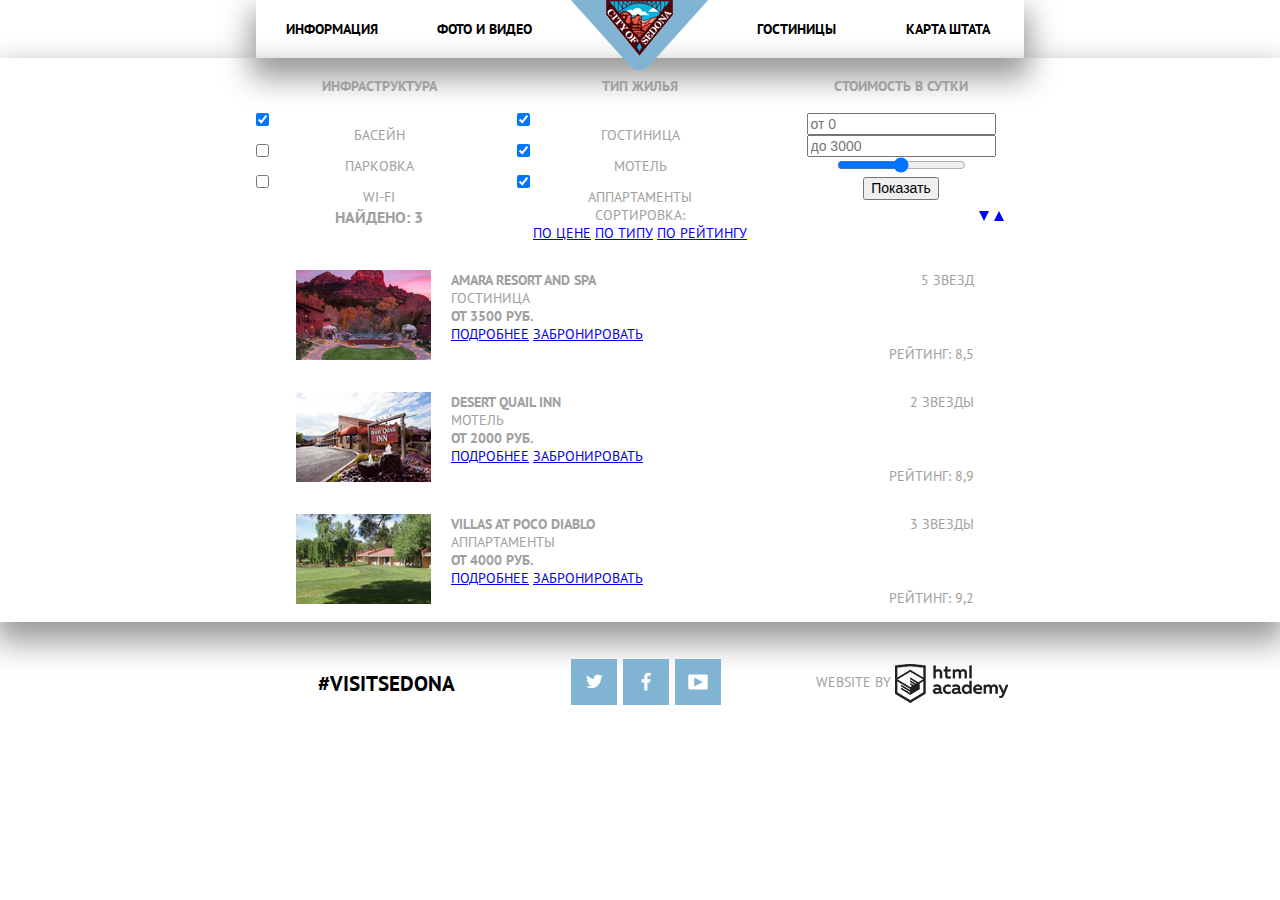
==== hotels.html @ 09307ebb "#30-1" ====
<!DOCTYPE html>
<html lang="ru">
  <head>
    <meta charset="utf-8">
    <title>HTML Academy: Седона</title>
    <link href="css/normalize.css" rel="stylesheet">
    <link href="css/style.css" rel="stylesheet">
    <link href="https://fonts.googleapis.com/css?family=PT+Sans:400,700&amp;subset=cyrillic" rel="stylesheet">
  </head>
  <body>
    <header class="main-header centering">
      <nav class="main-navigation clearfix">
        <ul>
          <li class="main-navigation_left"><a href="#">Информация</a></li>
          <li class="main-navigation_left"><a href="#">Фото и видео</a></li>
          <li class="main-navigation_right"><a href="#">Карта штата</a></li>
          <li class="main-navigation_right"><a href="hotels.html">Гостиницы</a></li>
        </ul>
        <div class="header-logo">
          <a href="index.html"><img src="img/logo.png" alt="Sity of Sedona" width="138" height="70"></a>
        </div>
      </nav>
    </header>
    <main>
      <div class="centering">
        <form class="booking-options clearfix" action="index.html" method="post">
          <div class="booking-options-comfort">
            <div class="booking-options-title">
              <h4>Инфраструктура</h4>
            </div>
            <input id="pool" type="checkbox" name="pool" checked>
            <label for="pool">Басейн</label>
            <input id="parking" type="checkbox" name="parking" >
            <label for="parking">Парковка</label>
            <input id="wifi" type="checkbox" name="wi-fi" >
            <label for="wifi" >WI-FI</label>
          </div>
          <div class="booking-options-type">
            <div class="booking-options-title">
              <h4>Тип жилья</h4>
            </div>
            <input id="hotel" type="checkbox" name="hotel" checked>
            <label for="hotel">Гостиница</label>
            <input id="motel" type="checkbox" name="motel" checked>
            <label for="motel">Мотель</label>
            <input id="apartments" type="checkbox" name="apartments" checked>
            <label for="apartments">Аппартаменты</label>
          </div>
          <div class="booking-options-price">
            <div class="booking-options-title">
              <h4>Стоимость в сутки</h4>
            </div>
            <input type="text" name="price-min" placeholder="от 0">
            <input type="text" name="price-max" placeholder="до 3000">
            <!-- Бегунок выбора по цене. При стилизации удалить input type="range"-->
            <div class="price-bar">
              <div class="scale">
                <input type="range" min="0" max="3000" step="100">
                <div class="scale-active"></div>
                <div class="runner-left"></div>
                <div class="runner-right"></div>
              </div>
            </div>
            <div class="booking-options-btn">
              <input class="options-btn" type="submit" name="show" value="Показать">
            </div>
          </div>
        </form>
        <div class="filter-container clearfix">
          <div class="filter-title">
            <h3>Найдено: 3</h3>
          </div>
          <div class="filter-items">
            <span>Сортировка:</span>
            <ul>
              <li><a class="filter-active" href="#">по цене</a></li>
              <li><a href="#">по типу</a></li>
              <li><a href="#">по рейтингу</a></li>
            </ul>
          </div>
          <div class="filter-sorting">
            <span class="increase">По возрастанию</span>
            <span class="descrease active">По убыванию</span>
          </div>
        </div>
        <section class="hotel-container clearfix">
          <div class="hotel-item">
            <figure class="hotel-image">
              <img src="img/hotel-1.jpg" alt="Amara resort and spa" width="135" height="90">
            </figure>
            <div class="hotel-discriptions">
              <h4>Amara resort and spa</h4>
              <p>Гостиница</p>
              <b>от 3500 РУБ.</b>
              <a class="hotel-about-btn" href="#">Подробнее</a>
              <a class="hotel-book-btn" href="#">Забронировать</a>
            </div>
          </div>
          <div class="hotel-store">
            <div class="hotel-stars">
              <!-- При стилизации вставить блок с фоном(звезда) с разной шириной-->
              <div class="five-stars">
                5 звезд
              </div>
            </div>
            <div class="hotel-rating">
              Рейтинг: <span>8,5</span>
            </div>
          </div>
        </section>
        <section class="hotel-container clearfix">
          <div class="hotel-item">
            <figure class="hotel-image">
              <img src="img/hotel-2.jpg" alt="Desert quail inn" width="135" height="90">
            </figure>
            <div class="hotel-discriptions">
              <h4>Desert quail inn</h4>
              <p>Мотель</p>
              <b>от 2000 РУБ.</b>
              <a class="hotel-about-btn" href="#">Подробнее</a>
              <a class="hotel-book-btn" href="#">Забронировать</a>
            </div>
          </div>
          <div class="hotel-store">
            <div class="hotel-stars">
              <!-- При стилизации вставить блок с фоном(звезда) с разной шириной-->
              <div class="two-stars">
                2 звезды
              </div>
            </div>
            <div class="hotel-rating">
              Рейтинг: <span>8,9</span>
            </div>
          </div>
        </section>
        <section class="hotel-container clearfix">
          <div class="hotel-item">
            <figure class="hotel-image">
              <img src="img/hotel-3.jpg" alt="Villas at poco diablo" width="135" height="90">
            </figure>
            <div class="hotel-discriptions">
              <h4>Villas at poco diablo</h4>
              <p>Аппартаменты</p>
              <b>от 4000 РУБ.</b>
              <a class="hotel-about-btn" href="#">Подробнее</a>
              <a class="hotel-book-btn" href="#">Забронировать</a>
            </div>
            <div class="hotel-store">
              <div class="hotel-stars">
                <!-- При стилизации вставить блок с фоном(звезда) с разной шириной-->
                <div class="three-stars">
                  3 звезды
                </div>
              </div>
              <div class="hotel-rating">
                Рейтинг: <span> 9,2</span>
              </div>
            </div>
          </div>
        </section>
      </div>
    </main>
    <footer class="main-footer clearfix">
      <div class="footer-title">
        #visitsedona
      </div>
      <div class="footer-social">
        <a class="social-btn social-btn-tv" href="#">твиттер</a>
        <a class="social-btn social-btn-fb" href="#">фэйсбук</a>
        <a class="social-btn social-btn-yt" href="#">ютуб</a>
      </div>
      <div class="footer-copyright">
        website by
        <a class="footer-btn" href="https://htmlacademy.ru">
          <img src="img/htmlacademy-logo.png" alt="htmlacademy" width="113" height="39">
        </a>
      </div>
    </footer>

  </body>
</html>
---- css/style.css ----
/* index.html */

html,
body {
  min-width: 768px;
  margin: 0;
  padding: 0;
}

body {
  font-size: 14px;
  font-weight: normal;
  line-height: normal;
  text-transform: uppercase;
  color: #a0a0a0;
  font-family: 'PT Sans', sans-serif;
}

main,
header {
  box-shadow: 0 15px 30px 5px #999999;
}

h1 {
  font-size: 24px;
  line-height: normal;
  color: #000000;
  font-weight: normal;
  font-family: PT Sans;
}

h2 {
  font-size: 21px;
  line-height: normal;
  color: #000000;
  font-weight: normal;
  font-family: PT Sans;
}

.centering {
  width: 768px;
  margin: 0 auto;
  text-align: center;
}

.clearfix::after {
  content: "";
  display: table;
  clear: both;
}

.main-navigation {
  position: relative;
}

.main-navigation ul {
  margin: 0;
  padding: 0;
  list-style: none;
}

.main-navigation li {
  display: inline-block;
  padding: 16px 0;
  vertical-align: top;
  font-size: 14px;
  font-weight: bold;
  line-height: 26px;
}

.main-navigation a {
  text-decoration: none;
  color: #000000;
}

.main-navigation_left {
  float: left;
  width: 152px;
}

.main-navigation_right {
  float: right;
  width: 152px;
}

.header-logo {
  position: absolute;
  top: 0;
  left: 315px;
}

.index-background {
  background: url("../img/white-split.png") no-repeat left bottom, #8aa4c5 url("../img/index-main.jpg") no-repeat;
  width: 768px;
  height: 512px;
  font-size: 0;
}

.index-background h1 {
  font-size: 0;
}

.greeting {
  padding: 54px 50px 52px;
  font-size: 21px;
  font-weight: bold;
  line-height: 26px;
}

.greeting p {
  font-size: 14px;
}

.features-photo h3 {
  margin: 0;
  font-size: 21px;
  font-weight: bold;
  line-height: 21px;
}

.features-photo p {
  margin: 25px 35px 25px;
  font-size: 14px;
  line-height: 21px;
}

.features-left-title {
  float: left;
  width: 256px;
  margin-top: 0;
  min-height: 256px;
  color: #ffffff;
  background-color: #81b3d2;
}

.features-left-title h3 {
  margin: 50px 55px 26px 50px;
}

.features-right-photo {
  float: right;
  background: #8aa4c5 url("../img/index-1.jpg") no-repeat;
  width: 512px;
  min-height: 256px;
}

.features-left-photo {
  float: left;
  background: #8aa4c5 url("../img/index-2.jpg") no-repeat;
  width: 512px;
  min-height: 256px;
}

.features-right-title {
  float: right;
  width: 256px;
  min-height: 256px;
  margin-top: 0;
  color: #ffffff;
  background-color: #81b3d2;
}

.features-right-title h3 {
  margin: 50px 50px 26px 55px;
}

.features-icon {
  display: inline-block;
  vertical-align: top;
  width: 253px;
  margin: 0;
  padding: 62px 0 50px;
}

.features-icon h4 {
  font-size: 21px;
  font-weight: bold;
  color: #000000;
}

.features-icon p {
  font-size: 14px;
  margin: 0 45px;
  color: #333333;
}

.features-slogans {
  background-color: #eeeeee;
}

.features-item-slogan {
  display: inline-block;
  vertical-align: top;
  margin: 0;
  padding: 44px 0 40px;
  width: 253px;
}

.features-item-slogan h3 {
  padding: 0 90px;
}

.features-item-slogan p {
  padding: 0 40px;
}

.features-item-slogan:nth-child(2) p {
  padding: 0 60px;
}

.features-booking {
  position: relative;
}

.features-booking h3 {
  font-size: 31px;
  line-height: 24px;
  color: #000000;
  padding: 44px 0 14px;
  margin: 0;
}

.features-booking p {
  padding: 0 120px 128px;
  font-size: 14px;
  line-height: 24px;
  color: #333333;
}

.booking-block {
  display: block;
  position: absolute;
  bottom: 200px;
  width: 566px;
  margin-left: 100px;
  margin-right: auto;
  background: rgba(237, 237, 237, 1);
  /* Только для оформления сетки */
  min-height: 480px;
}

.booking-form {
  box-shadow: 0 10px 30px 5px #999999;
  /* Только для оформления сетки */
  min-height: 394px;
}

.booking-title {
  display: block;
  font-size: 21px;
  font-weight: bold;
  line-height: 24px;
  color: #ffffff;
  background-color: #766357;
}

.booking-title h4 {
  padding: 35px;
  margin: 0;
}

.features-map {
  display: block;
  height: 593px;
  width: 100%;
  margin: auto;
  background: #cbdda9 url("../img/map.png") no-repeat;
}

.main-footer {
  position: relative;
  width: 768px;
  margin: 0 auto;
  min-height: 120px;
}

.main-footer_index {
  z-index: 1;
  margin-top: -120px;
  padding: 0;
  background: rgba(255, 255, 255, 0.9);
}

.footer-title,
.footer-social,
.footer-copyright,
.footer-btn {
  display: inline-block;
  vertical-align: middle;
}

.footer-title {
  margin: 40px 112px auto 62px;
  font-size: 21px;
  font-weight: bold;
  line-height: 24px;
  color: #000000;
}

.footer-social {
  margin: 37px 0 auto;
  font-size: 0;
}

.social-btn {
  display: inline-block;
  box-sizing: border-box;
  vertical-align: middle;
  margin-right: 6px;
  width: 46px;
  height: 46px;
  background: #81b3d2 url("../img/spritesheet.png") no-repeat;
}

.social-btn-tv {
  background-position: -917px 0;
}

.social-btn-tv:hover,
.social-btn-fb:hover,
.social-btn-yt:hover {
  background-color: #669ec0;
}

.social-btn-fb {
  background-position: -961px -2px;
}

.social-btn-yt {
  background-position: -1006px 0;
}

.footer-copyright {
  margin: 39px 0 auto 85px;
}

.footer-copyright span {
  font-size: 14px;
  font-weight: normal;
  line-height: 26px;
  color: #000000;
  padding-right: 7px;
}

.footer-btn {
  background: url("../img/spritesheet.png") no-repeat -168px -15px;
  padding: 0;
  width: 113px;
  height: 39px;
}

.footer-btn:hover {
  background-position: -454px -15px;
}

/* hotels.html */

.booking-options-comfort {
  float: left;
  width: 246px;
  margin-right: 15px;
}

.booking-options-comfort input,
.booking-options-type input {
  display: block;
}

.booking-options-type {
  float: left;
  width: 246px;
  margin-right: 15px;
}

.booking-options-price {
  float: right;
  width: 246px;
}

.filter-title {
  float: left;
  width: 246px;
  margin-right: 15px;
}

.filter-title h3 {
  margin: 0;
}

.filter-items {
  float: left;
  width: 246px;
  margin-right: 15px;
}

.filter-items ul {
  display: inline-block;
  vertical-align: top;
  list-style: none;
  margin: 0;
  padding: 0;
}

.filter-items li {
  display: inline-block;
  vertical-align: top;
}

.filter-sorting {
  position: relative;
  float: right;
  width: 246px;
  /* Только для оформления сетки */
  min-height: 50px;
}

.increase {
  position: absolute;
  top: 5px;
  right: 20px;
  font-size: 0;
  width: 0;
  height: 0;
  border-left: 5px solid transparent;
  border-right: 5px solid transparent;
  border-bottom: 10px solid blue;
}

.descrease {
  position: absolute;
  top: 5px;
  right: 35px;
  font-size: 0;
  width: 0;
  height: 0;
  border-left: 5px solid transparent;
  border-right: 5px solid transparent;
  border-top: 10px solid blue;
}

.hotel-container {
  position: relative;
  display: inline-block;
  vertical-align: top;
  width: 100%;
  margin: 0;
}

.hotel-image {
  float: left;
  margin-right: 20px;
}

.hotel-discriptions {
  float: left;
  width: 300px;
  text-align: left;
  margin-top: 15px;
  margin-right: 20px;
}

.hotel-discriptions h4,
.hotel-discriptions p,
.hotel-discriptions b {
  display: block;
  margin-top: 0;
  margin-bottom: 0;
}

.hotel-stars {
  position: absolute;
  top: 15px;
  right: 50px;
}

.hotel-rating {
  position: absolute;
  bottom: 15px;
  right: 50px;
}
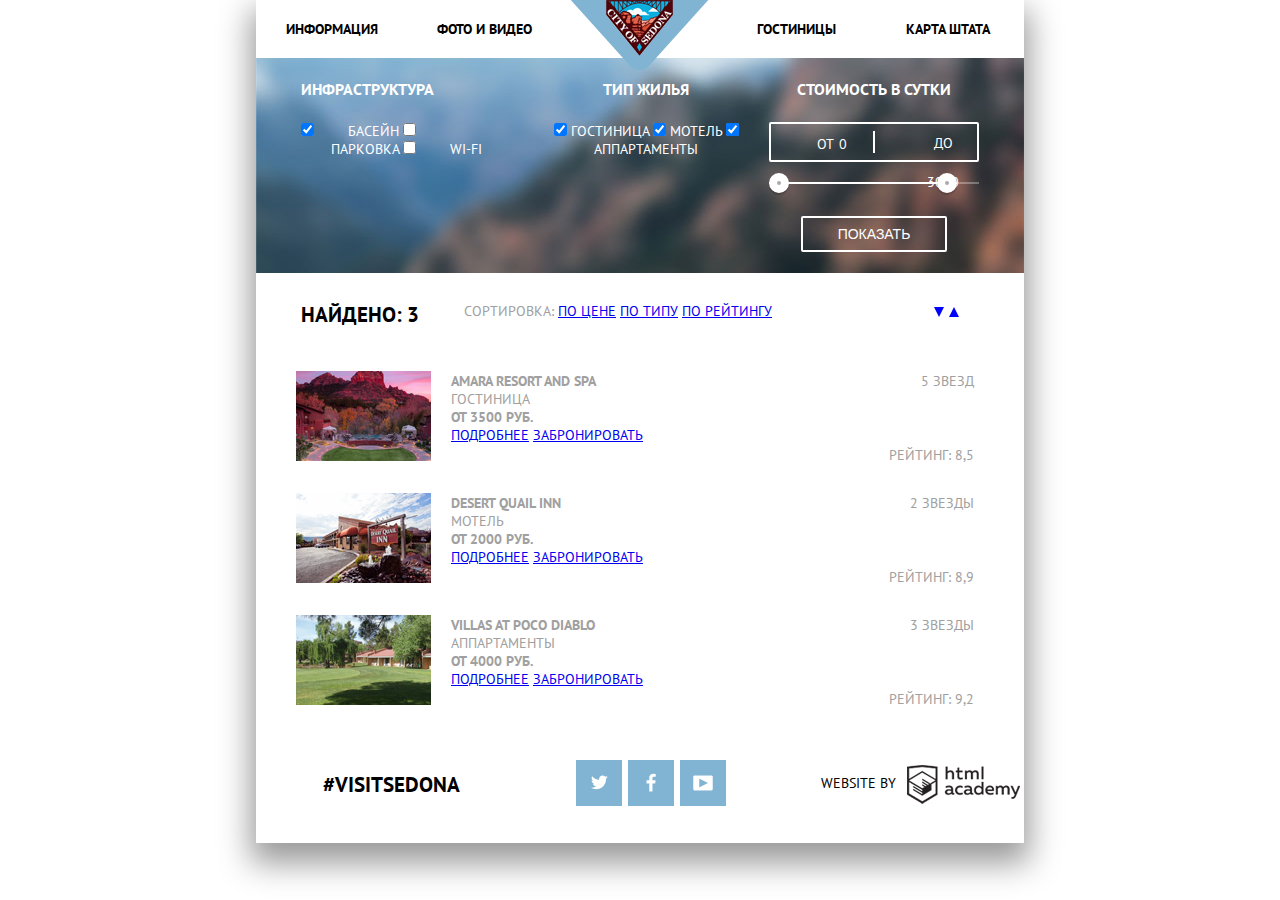
==== commit 0ddba0cd: "#30-2" ====
--- a/hotels.html
+++ b/hotels.html
@@ -50,19 +50,24 @@
             <div class="booking-options-title">
               <h4>Стоимость в сутки</h4>
             </div>
-            <input type="text" name="price-min" placeholder="от 0">
-            <input type="text" name="price-max" placeholder="до 3000">
-            <!-- Бегунок выбора по цене. При стилизации удалить input type="range"-->
-            <div class="price-bar">
+            <div class="price-controls">
+              <label class="min-price">
+                от <input type="text" name="min-price" value="0">
+              </label>
+              <label class="min-price">
+                до <input type="text" name="max-price" value="3000">
+              </label>
+              <!-- Бегунок выбора по цене. При стилизации удалить input type="range"-->
+            </div>
+            <div class="range-controls">
               <div class="scale">
-                <input type="range" min="0" max="3000" step="100">
-                <div class="scale-active"></div>
-                <div class="runner-left"></div>
-                <div class="runner-right"></div>
+                <div class="bar"></div>
               </div>
+              <div class="range-toggle range-toggle-min"></div>
+              <div class="range-toggle range-toggle-max"></div>
             </div>
             <div class="booking-options-btn">
-              <input class="options-btn" type="submit" name="show" value="Показать">
+              <button class="btn-transparent" type="submit">Показать</button>
             </div>
           </div>
         </form>
@@ -170,10 +175,8 @@
         <a class="social-btn social-btn-yt" href="#">ютуб</a>
       </div>
       <div class="footer-copyright">
-        website by
-        <a class="footer-btn" href="https://htmlacademy.ru">
-          <img src="img/htmlacademy-logo.png" alt="htmlacademy" width="113" height="39">
-        </a>
+        <span>website by</span>
+        <a class="footer-btn" href="https://htmlacademy.ru"></a>
       </div>
     </footer>
 
--- a/css/style.css
+++ b/css/style.css
@@ -8,17 +8,16 @@
 }
 
 body {
+  width: 768px;
+  margin: 0 auto;
+  text-align: center;
+  box-shadow: 0 15px 30px 5px #999999;
   font-size: 14px;
   font-weight: normal;
   line-height: normal;
   text-transform: uppercase;
   color: #a0a0a0;
-  font-family: 'PT Sans', sans-serif;
-}
-
-main,
-header {
-  box-shadow: 0 15px 30px 5px #999999;
+  font-family: "PT Sans", sans-serif;
 }
 
 h1 {
@@ -35,12 +34,6 @@
   color: #000000;
   font-weight: normal;
   font-family: PT Sans;
-}
-
-.centering {
-  width: 768px;
-  margin: 0 auto;
-  text-align: center;
 }
 
 .clearfix::after {
@@ -90,7 +83,7 @@
 }
 
 .index-background {
-  background: url("../img/white-split.png") no-repeat left bottom, #8aa4c5 url("../img/index-main.jpg") no-repeat;
+  background: url("../img/white-split.png") no-repeat left bottom, #8aa4c5 url("../img/index-main.jpg") no-repeat left bottom;
   width: 768px;
   height: 512px;
   font-size: 0;
@@ -355,42 +348,173 @@
 
 /* hotels.html */
 
+.booking-options {
+  width: auto;
+  min-height: 215px;
+  padding: 0 45px;
+  background: url("../img/hotels-background.jpg") no-repeat left 30%;
+  color: #ffffff;
+}
+
 .booking-options-comfort {
   float: left;
-  width: 246px;
-  margin-right: 15px;
+  width: 210px;
+  margin-right: 30px;
+  text-align: left;
+}
+
+.booking-options-comfort label {
+  padding-left: 30px;
 }
 
 .booking-options-comfort input,
 .booking-options-type input {
-  display: block;
+  display: inline-block;
 }
 
 .booking-options-type {
   float: left;
-  width: 246px;
-  margin-right: 15px;
+  width: 210px;
 }
 
 .booking-options-price {
   float: right;
-  width: 246px;
+  width: 210px;
+  color: #ffffff;
+  text-transform: uppercase;
+}
+
+.booking-options-title {
+  margin-bottom: 9px;
+  font-weight: 600;
+  font-size: 16px;
+  line-height: 21px;
+}
+
+.price-controls {
+  position: relative;
+  height: 36px;
+  margin-bottom: 20px;
+  font-size: 0;
+  border: 2px solid #ffffff;
+  border-radius: 2px;
+}
+
+.price-controls::after {
+  content: "";
+  position: absolute;
+  top: 50%;
+  left: 50%;
+  width: 2px;
+  height: 22px;
+  background: #ffffff;
+  transform: translate(-50%, -50%);
+}
+
+.price-controls label {
+  display: inline-block;
+  font-size: 14px;
+  line-height: 38px;
+  vertical-align: top;
+  cursor: pointer;
+}
+
+.price-controls .min-price,
+.price-controls .max-price {
+  width: 58px;
+  padding-left: 40px;
+}
+
+.price-controls input {
+  width: 32px;
+  margin: 0;
+  color: inherit;
+  font: inherit;
+  background: none;
+  border: none;
+}
+
+.range-controls {
+  position: relative;
+  margin-bottom: 32px;
+}
+
+.range-controls .scale {
+  height: 2px;
+  background: rgba(255, 255, 255, 0.3);
+}
+
+.range-controls .bar {
+  width: 80%;
+  height: 2px;
+  background: #ffffff;
+}
+
+.range-toggle {
+  position: absolute;
+  top: -9px;
+  width: 4px;
+  height: 4px;
+  background: #ababab;
+  border: 8px solid #ffffff;
+  border-radius: 50%;
+  box-shadow: 0 2px 1px 0 rgba(0, 1, 1, 0.2);
+  cursor: pointer;
+}
+
+.range-toggle:hover {
+  background: #1c4f80;
+}
+
+.range-toggle-min {
+  left: 0;
+}
+
+.range-toggle-max {
+  left: 80%;
+}
+
+.btn-transparent {
+  display: block;
+  margin: 0 auto;
+  padding: 6px 35px;
+  font-size: 14px;
+  line-height: 20px;
+  color: #ffffff;
+  text-transform: uppercase;
+  background: transparent;
+  border: 2px solid #ffffff;
+  border-radius: 2px;
+  cursor: pointer;
+}
+
+.btn-transparent:hover {
+  color: #000000;
+  background: #ffffff;
+}
+
+.filter-container {
+  width: auto;
+  padding: 29px 45px;
+  text-align: left;
 }
 
 .filter-title {
   float: left;
-  width: 246px;
-  margin-right: 15px;
+  width: 152px;
+  margin-right: 11px;
 }
 
 .filter-title h3 {
+  font-size: 21px;
+  line-height: 26px;
+  color: #000000;
   margin: 0;
 }
 
 .filter-items {
   float: left;
-  width: 246px;
-  margin-right: 15px;
+  width: 360px;
 }
 
 .filter-items ul {
@@ -409,9 +533,7 @@
 .filter-sorting {
   position: relative;
   float: right;
-  width: 246px;
-  /* Только для оформления сетки */
-  min-height: 50px;
+  width: 30px;
 }
 
 .increase {
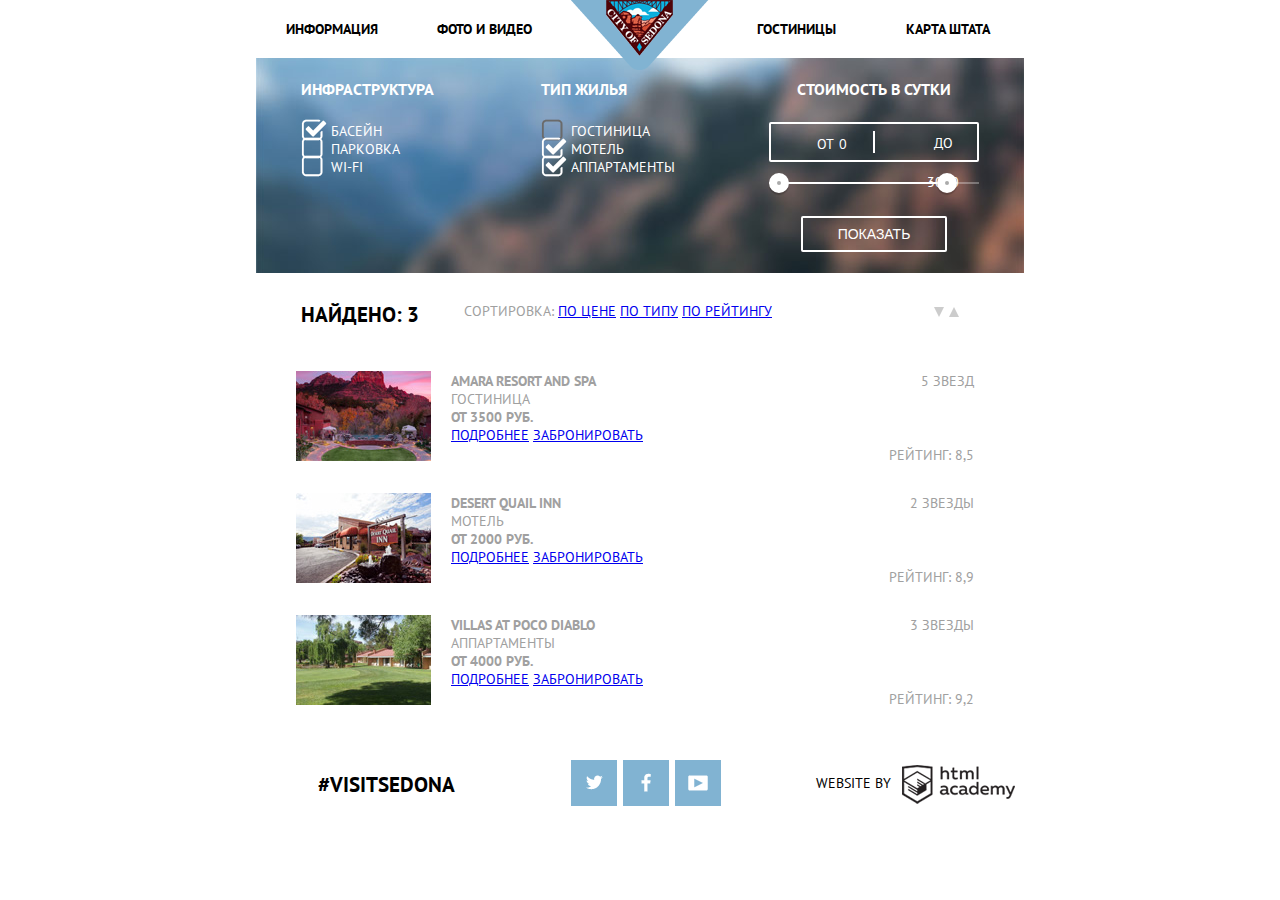
==== commit cc17a1c9: "#30-3" ====
--- a/hotels.html
+++ b/hotels.html
@@ -28,23 +28,41 @@
             <div class="booking-options-title">
               <h4>Инфраструктура</h4>
             </div>
-            <input id="pool" type="checkbox" name="pool" checked>
-            <label for="pool">Басейн</label>
-            <input id="parking" type="checkbox" name="parking" >
-            <label for="parking">Парковка</label>
-            <input id="wifi" type="checkbox" name="wi-fi" >
-            <label for="wifi" >WI-FI</label>
+            <label class="comfort-checkbox">
+              <input type="checkbox" name="pool" checked>
+              <span class="checkbox-indicator"></span>
+              Басейн
+            </label>
+            <label class="comfort-checkbox">
+              <input type="checkbox" name="parking" >
+              <span class="checkbox-indicator"></span>
+              Парковка
+            </label>
+            <label class="comfort-checkbox">
+              <input type="checkbox" name="wi-fi" >
+              <span class="checkbox-indicator"></span>
+              WI-FI
+            </label>
           </div>
           <div class="booking-options-type">
             <div class="booking-options-title">
               <h4>Тип жилья</h4>
             </div>
-            <input id="hotel" type="checkbox" name="hotel" checked>
-            <label for="hotel">Гостиница</label>
-            <input id="motel" type="checkbox" name="motel" checked>
-            <label for="motel">Мотель</label>
-            <input id="apartments" type="checkbox" name="apartments" checked>
-            <label for="apartments">Аппартаменты</label>
+            <label class="type-checkbox">
+              <input type="checkbox" name="hotel" disabled>
+              <span class="checkbox-indicator"></span>
+              Гостиница
+            </label>
+            <label class="type-checkbox">
+              <input type="checkbox" name="motel" checked>
+              <span class="checkbox-indicator"></span>
+              Мотель
+            </label>
+            <label class="type-checkbox">
+              <input type="checkbox" name="apartments" checked>
+              <span class="checkbox-indicator"></span>
+              Аппартаменты
+            </label>
           </div>
           <div class="booking-options-price">
             <div class="booking-options-title">
--- a/css/style.css
+++ b/css/style.css
@@ -8,16 +8,12 @@
 }
 
 body {
-  width: 768px;
-  margin: 0 auto;
-  text-align: center;
-  box-shadow: 0 15px 30px 5px #999999;
+  font-family: "PT Sans", sans-serif;
   font-size: 14px;
   font-weight: normal;
   line-height: normal;
   text-transform: uppercase;
   color: #a0a0a0;
-  font-family: "PT Sans", sans-serif;
 }
 
 h1 {
@@ -34,6 +30,12 @@
   color: #000000;
   font-weight: normal;
   font-family: PT Sans;
+}
+
+.centering {
+  width: 768px;
+  margin: 0 auto;
+  text-align: center;
 }
 
 .clearfix::after {
@@ -83,7 +85,8 @@
 }
 
 .index-background {
-  background: url("../img/white-split.png") no-repeat left bottom, #8aa4c5 url("../img/index-main.jpg") no-repeat left bottom;
+  background: url("../img/white-split.png") no-repeat 0 100.3%, url("../img/index-main.jpg") no-repeat 0 100%;
+  background-color: #8aa4c5;
   width: 768px;
   height: 512px;
   font-size: 0;
@@ -363,18 +366,53 @@
   text-align: left;
 }
 
-.booking-options-comfort label {
+.comfort-checkbox input[type="checkbox"],
+.type-checkbox input[type="checkbox"] {
+  display: none;
+}
+
+.comfort-checkbox,
+.type-checkbox {
+  display: block;
+  position: relative;
   padding-left: 30px;
-}
-
-.booking-options-comfort input,
-.booking-options-type input {
-  display: inline-block;
+  cursor: pointer;
+}
+
+.comfort-checkbox input[type="checkbox"] + .checkbox-indicator,
+.type-checkbox input[type="checkbox"] + .checkbox-indicator {
+  position: absolute;
+  top: -3px;
+  left: 0;
+  width: 22px;
+  height: 22px;
+  background: url("../img/spritesheet.png") no-repeat -709px -15px;
+}
+
+.comfort-checkbox input[type="checkbox"]:checked + .checkbox-indicator,
+.type-checkbox input[type="checkbox"]:checked + .checkbox-indicator {
+  position: absolute;
+  top: -3px;
+  left: 0;
+  width: 26px;
+  height: 22px;
+  background: url("../img/spritesheet.png") no-repeat -653px -15px;
+}
+
+.comfort-checkbox input[type="checkbox"]:disabled + .checkbox-indicator,
+.type-checkbox input[type="checkbox"]:disabled + .checkbox-indicator {
+  position: absolute;
+  top: -3px;
+  left: 0;
+  width: 22px;
+  height: 22px;
+  background: url("../img/spritesheet.png") no-repeat -761px -15px;
 }
 
 .booking-options-type {
   float: left;
   width: 210px;
+  text-align: left;
 }
 
 .booking-options-price {
@@ -545,7 +583,11 @@
   height: 0;
   border-left: 5px solid transparent;
   border-right: 5px solid transparent;
-  border-bottom: 10px solid blue;
+  border-bottom: 10px solid #cccccc;
+}
+
+.increase:hover {
+  border-bottom: 10px solid #000000;
 }
 
 .descrease {
@@ -557,7 +599,11 @@
   height: 0;
   border-left: 5px solid transparent;
   border-right: 5px solid transparent;
-  border-top: 10px solid blue;
+  border-top: 10px solid #cccccc;
+}
+
+.descrease:hover {
+  border-top: 10px solid #000000;
 }
 
 .hotel-container {
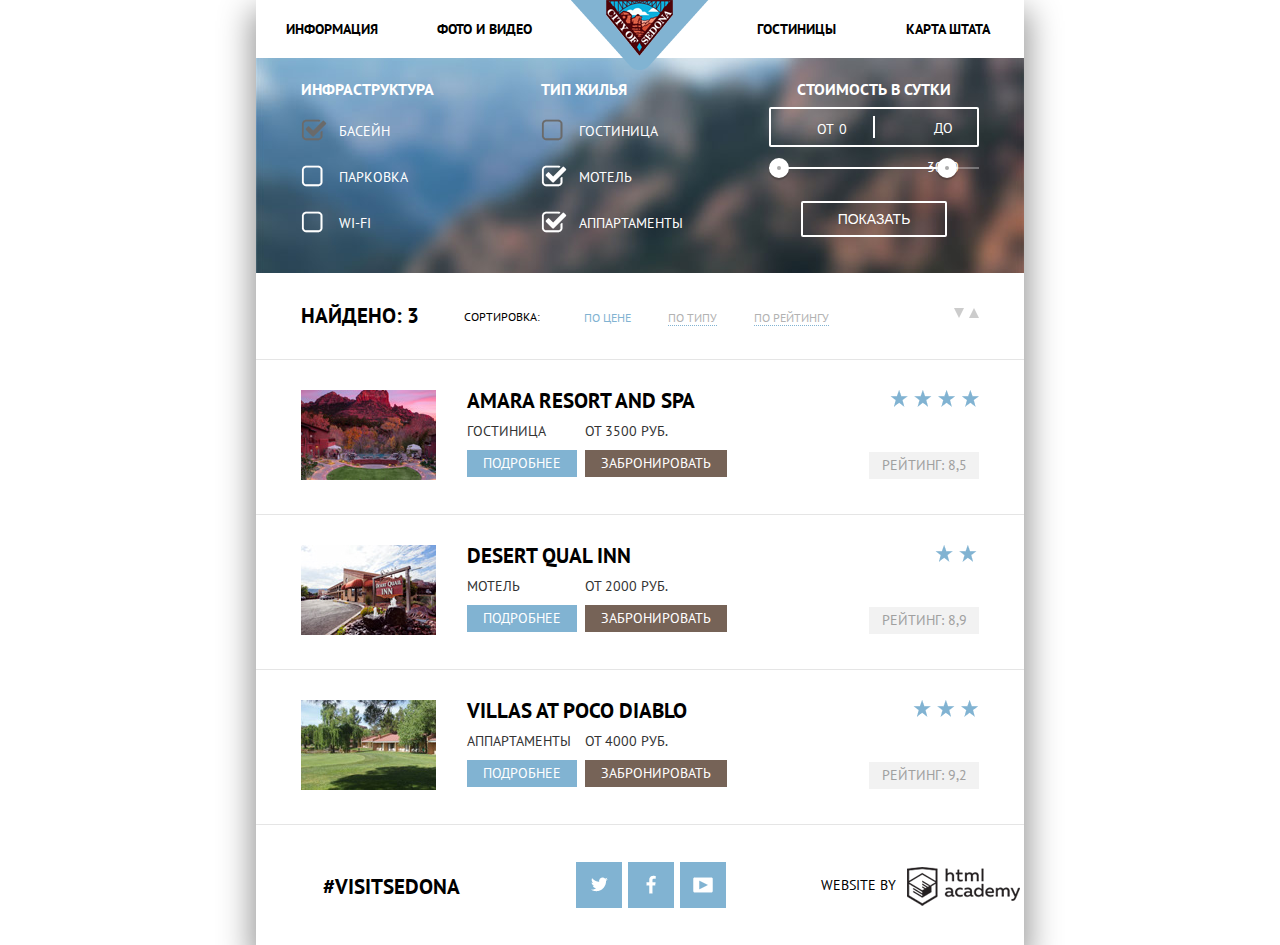
==== commit ae7200a6: "#30-4" ====
--- a/hotels.html
+++ b/hotels.html
@@ -8,28 +8,28 @@
     <link href="https://fonts.googleapis.com/css?family=PT+Sans:400,700&amp;subset=cyrillic" rel="stylesheet">
   </head>
   <body>
-    <header class="main-header centering">
-      <nav class="main-navigation clearfix">
-        <ul>
-          <li class="main-navigation_left"><a href="#">Информация</a></li>
-          <li class="main-navigation_left"><a href="#">Фото и видео</a></li>
-          <li class="main-navigation_right"><a href="#">Карта штата</a></li>
-          <li class="main-navigation_right"><a href="hotels.html">Гостиницы</a></li>
-        </ul>
-        <div class="header-logo">
-          <a href="index.html"><img src="img/logo.png" alt="Sity of Sedona" width="138" height="70"></a>
-        </div>
-      </nav>
-    </header>
-    <main>
-      <div class="centering">
+    <div class="centering">
+      <header class="main-header">
+        <nav class="main-navigation clearfix">
+          <ul>
+            <li class="main-navigation_left"><a href="#">Информация</a></li>
+            <li class="main-navigation_left"><a href="#">Фото и видео</a></li>
+            <li class="main-navigation_right"><a href="#">Карта штата</a></li>
+            <li class="main-navigation_right"><a href="hotels.html">Гостиницы</a></li>
+          </ul>
+          <div class="header-logo">
+            <a href="index.html"><img src="img/logo.png" alt="Sity of Sedona" width="138" height="70"></a>
+          </div>
+        </nav>
+      </header>
+      <main>
         <form class="booking-options clearfix" action="index.html" method="post">
           <div class="booking-options-comfort">
             <div class="booking-options-title">
               <h4>Инфраструктура</h4>
             </div>
             <label class="comfort-checkbox">
-              <input type="checkbox" name="pool" checked>
+              <input type="checkbox" name="pool" checked disabled>
               <span class="checkbox-indicator"></span>
               Басейн
             </label>
@@ -75,7 +75,6 @@
               <label class="min-price">
                 до <input type="text" name="max-price" value="3000">
               </label>
-              <!-- Бегунок выбора по цене. При стилизации удалить input type="range"-->
             </div>
             <div class="range-controls">
               <div class="scale">
@@ -94,9 +93,9 @@
             <h3>Найдено: 3</h3>
           </div>
           <div class="filter-items">
-            <span>Сортировка:</span>
+            <span class="filter-items-sorting">Сортировка:</span>
             <ul>
-              <li><a class="filter-active" href="#">по цене</a></li>
+              <li><a class="filter-active">по цене</a></li>
               <li><a href="#">по типу</a></li>
               <li><a href="#">по рейтингу</a></li>
             </ul>
@@ -106,97 +105,108 @@
             <span class="descrease active">По убыванию</span>
           </div>
         </div>
-        <section class="hotel-container clearfix">
-          <div class="hotel-item">
-            <figure class="hotel-image">
-              <img src="img/hotel-1.jpg" alt="Amara resort and spa" width="135" height="90">
-            </figure>
-            <div class="hotel-discriptions">
-              <h4>Amara resort and spa</h4>
-              <p>Гостиница</p>
-              <b>от 3500 РУБ.</b>
-              <a class="hotel-about-btn" href="#">Подробнее</a>
-              <a class="hotel-book-btn" href="#">Забронировать</a>
-            </div>
-          </div>
-          <div class="hotel-store">
-            <div class="hotel-stars">
-              <!-- При стилизации вставить блок с фоном(звезда) с разной шириной-->
-              <div class="five-stars">
-                5 звезд
-              </div>
-            </div>
-            <div class="hotel-rating">
-              Рейтинг: <span>8,5</span>
-            </div>
-          </div>
-        </section>
-        <section class="hotel-container clearfix">
-          <div class="hotel-item">
-            <figure class="hotel-image">
-              <img src="img/hotel-2.jpg" alt="Desert quail inn" width="135" height="90">
-            </figure>
-            <div class="hotel-discriptions">
-              <h4>Desert quail inn</h4>
-              <p>Мотель</p>
-              <b>от 2000 РУБ.</b>
-              <a class="hotel-about-btn" href="#">Подробнее</a>
-              <a class="hotel-book-btn" href="#">Забронировать</a>
-            </div>
-          </div>
-          <div class="hotel-store">
-            <div class="hotel-stars">
-              <!-- При стилизации вставить блок с фоном(звезда) с разной шириной-->
-              <div class="two-stars">
-                2 звезды
-              </div>
-            </div>
-            <div class="hotel-rating">
-              Рейтинг: <span>8,9</span>
-            </div>
-          </div>
-        </section>
-        <section class="hotel-container clearfix">
-          <div class="hotel-item">
-            <figure class="hotel-image">
-              <img src="img/hotel-3.jpg" alt="Villas at poco diablo" width="135" height="90">
-            </figure>
-            <div class="hotel-discriptions">
-              <h4>Villas at poco diablo</h4>
-              <p>Аппартаменты</p>
-              <b>от 4000 РУБ.</b>
-              <a class="hotel-about-btn" href="#">Подробнее</a>
-              <a class="hotel-book-btn" href="#">Забронировать</a>
+        <div class="hotels">
+          <section class="hotel-container clearfix">
+            <div class="hotel-item">
+              <figure class="hotel-image">
+                <img src="img/hotel-1.jpg" alt="Amara resort and spa" width="135" height="90">
+              </figure>
+              <div class="hotel-discriptions">
+                <a class="discriptions-title" href="#"><h4>Amara resort and spa</h4></a>
+                <div class="hotel-about">
+                  <p>Гостиница</p>
+                  <a class="hotel-about-btn" href="#">Подробнее</a>
+                </div>
+                <div class="hotel-book">
+                  <p>от 3500 РУБ.</p>
+                  <a class="hotel-book-btn" href="#">Забронировать</a>
+                </div>
+              </div>
             </div>
             <div class="hotel-store">
               <div class="hotel-stars">
-                <!-- При стилизации вставить блок с фоном(звезда) с разной шириной-->
-                <div class="three-stars">
-                  3 звезды
+                <div class="five-stars">
+                  5 звезд
                 </div>
               </div>
               <div class="hotel-rating">
-                Рейтинг: <span> 9,2</span>
-              </div>
-            </div>
-          </div>
-        </section>
-      </div>
-    </main>
-    <footer class="main-footer clearfix">
-      <div class="footer-title">
-        #visitsedona
-      </div>
-      <div class="footer-social">
-        <a class="social-btn social-btn-tv" href="#">твиттер</a>
-        <a class="social-btn social-btn-fb" href="#">фэйсбук</a>
-        <a class="social-btn social-btn-yt" href="#">ютуб</a>
-      </div>
-      <div class="footer-copyright">
-        <span>website by</span>
-        <a class="footer-btn" href="https://htmlacademy.ru"></a>
-      </div>
-    </footer>
-
+                Рейтинг: <span>8,5</span>
+              </div>
+            </div>
+          </section>
+          <section class="hotel-container clearfix">
+            <div class="hotel-item">
+              <figure class="hotel-image">
+                <img src="img/hotel-2.jpg" alt="Amara resort and spa" width="135" height="90">
+              </figure>
+              <div class="hotel-discriptions">
+                <a class="discriptions-title" href="#"><h4>Desert qual inn</h4></a>
+                <div class="hotel-about">
+                  <p>Мотель</p>
+                  <a class="hotel-about-btn" href="#">Подробнее</a>
+                </div>
+                <div class="hotel-book">
+                  <p>от 2000 РУБ.</p>
+                  <a class="hotel-book-btn" href="#">Забронировать</a>
+                </div>
+              </div>
+            </div>
+            <div class="hotel-store">
+              <div class="hotel-stars">
+                <div class="two-stars">
+                  2 звезды
+                </div>
+              </div>
+              <div class="hotel-rating">
+                Рейтинг: <span>8,9</span>
+              </div>
+            </div>
+          </section>
+          <section class="hotel-container clearfix">
+            <div class="hotel-item">
+              <figure class="hotel-image">
+                <img src="img/hotel-3.jpg" alt="Villas at poco diablo" width="135" height="90">
+              </figure>
+              <div class="hotel-discriptions">
+                <a class="discriptions-title" href="#"><h4>Villas at poco diablo</h4></a>
+                <div class="hotel-about">
+                  <p>Аппартаменты</p>
+                  <a class="hotel-about-btn" href="#">Подробнее</a>
+                </div>
+                <div class="hotel-book">
+                  <p>от 4000 РУБ.</p>
+                  <a class="hotel-book-btn" href="#">Забронировать</a>
+                </div>
+              </div>
+              <div class="hotel-store">
+                <div class="hotel-stars">
+                  <!-- При стилизации вставить блок с фоном(звезда) с разной шириной-->
+                  <div class="three-stars">
+                    3 звезды
+                  </div>
+                </div>
+                <div class="hotel-rating">
+                  Рейтинг: <span> 9,2</span>
+                </div>
+              </div>
+            </div>
+          </section>
+        </div>
+      </main>
+      <footer class="main-footer clearfix">
+        <div class="footer-title">
+          #visitsedona
+        </div>
+        <div class="footer-social">
+          <a class="social-btn social-btn-tv" href="#">твиттер</a>
+          <a class="social-btn social-btn-fb" href="#">фэйсбук</a>
+          <a class="social-btn social-btn-yt" href="#">ютуб</a>
+        </div>
+        <div class="footer-copyright">
+          <span>website by</span>
+          <a class="footer-btn" href="https://htmlacademy.ru"></a>
+        </div>
+      </footer>
+    </div>
   </body>
 </html>
--- a/css/style.css
+++ b/css/style.css
@@ -36,6 +36,7 @@
   width: 768px;
   margin: 0 auto;
   text-align: center;
+  box-shadow: 0 15px 30px 5px #999999;
 }
 
 .clearfix::after {
@@ -66,6 +67,14 @@
 .main-navigation a {
   text-decoration: none;
   color: #000000;
+}
+
+.main-navigation a:hover {
+  color: #81b3d2;
+}
+
+.main-navigation a:active {
+  color: #b2b2b2;
 }
 
 .main-navigation_left {
@@ -312,18 +321,24 @@
   background-position: -917px 0;
 }
 
+.social-btn-fb {
+  background-position: -961px -2px;
+}
+
+.social-btn-yt {
+  background-position: -1006px 0;
+}
+
 .social-btn-tv:hover,
 .social-btn-fb:hover,
 .social-btn-yt:hover {
   background-color: #669ec0;
 }
 
-.social-btn-fb {
-  background-position: -961px -2px;
-}
-
-.social-btn-yt {
-  background-position: -1006px 0;
+.social-btn-tv:active,
+.social-btn-fb:active,
+.social-btn-yt:active {
+  background-color: #5496bd;
 }
 
 .footer-copyright {
@@ -347,6 +362,10 @@
 
 .footer-btn:hover {
   background-position: -454px -15px;
+}
+
+.footer-btn:active {
+  background-position: -311px -15px;
 }
 
 /* hotels.html */
@@ -375,7 +394,7 @@
 .type-checkbox {
   display: block;
   position: relative;
-  padding-left: 30px;
+  padding: 0 0 28px 38px;
   cursor: pointer;
 }
 
@@ -409,6 +428,16 @@
   background: url("../img/spritesheet.png") no-repeat -761px -15px;
 }
 
+.comfort-checkbox input[type="checkbox"]:checked:disabled + .checkbox-indicator,
+.type-checkbox input[type="checkbox"]:checked:disabled + .checkbox-indicator {
+  position: absolute;
+  top: -3px;
+  left: 0;
+  width: 26px;
+  height: 22px;
+  background: url("../img/spritesheet.png") no-repeat -597px -15px;
+}
+
 .booking-options-type {
   float: left;
   width: 210px;
@@ -423,10 +452,14 @@
 }
 
 .booking-options-title {
-  margin-bottom: 9px;
+  margin-bottom: 0;
   font-weight: 600;
   font-size: 16px;
   line-height: 21px;
+}
+
+.booking-options-price .booking-options-title h4 {
+  margin-bottom: 7px;
 }
 
 .price-controls {
@@ -533,8 +566,9 @@
 
 .filter-container {
   width: auto;
-  padding: 29px 45px;
+  padding: 30px 45px;
   text-align: left;
+  border-bottom: 1px solid #e5e5e5;
 }
 
 .filter-title {
@@ -552,7 +586,16 @@
 
 .filter-items {
   float: left;
-  width: 360px;
+  width: 400px;
+}
+
+.filter-items-sorting {
+  display: inline-block;
+  vertical-align: top;
+  margin: 5px 40px 0 0;
+  font-size: 12px;
+  line-height: 18px;
+  color: #000000;
 }
 
 .filter-items ul {
@@ -566,6 +609,29 @@
 .filter-items li {
   display: inline-block;
   vertical-align: top;
+  margin: 5px 33px 0 0;
+}
+
+.filter-items a {
+  font-size: 12px;
+  line-height: 18px;
+  text-decoration: none;
+  color: #b2b2b2;
+  border-bottom: 1px dotted #81b3d2;
+}
+
+.filter-items .filter-active {
+  color: #81b3d2;
+  border-bottom: none;
+}
+
+.filter-items a:hover {
+  color: #81b3d2;
+}
+
+.filter-items a:active {
+  color: #000000;
+  border-bottom: none;
 }
 
 .filter-sorting {
@@ -577,7 +643,7 @@
 .increase {
   position: absolute;
   top: 5px;
-  right: 20px;
+  right: 0;
   font-size: 0;
   width: 0;
   height: 0;
@@ -590,10 +656,14 @@
   border-bottom: 10px solid #000000;
 }
 
+.increase:active {
+  border-bottom: 10px solid #81b3d2;
+}
+
 .descrease {
   position: absolute;
   top: 5px;
-  right: 35px;
+  right: 15px;
   font-size: 0;
   width: 0;
   height: 0;
@@ -606,43 +676,158 @@
   border-top: 10px solid #000000;
 }
 
+.descrease:active {
+  border-top: 10px solid #81b3d2;
+}
+
 .hotel-container {
-  position: relative;
   display: inline-block;
   vertical-align: top;
-  width: 100%;
-  margin: 0;
+  box-sizing: border-box;
+  width: 768px;
+  margin: 0;
+  padding: 30px 45px;
+  border-bottom: 1px solid #e5e5e5;
 }
 
 .hotel-image {
   float: left;
-  margin-right: 20px;
+  margin: 0;
+}
+
+.hotel-about {
+  float: left;
+  width: 110px;
+  margin-right: 8px;
+}
+
+.hotel-book {
+  float: left;
+  width: 142px;
 }
 
 .hotel-discriptions {
   float: left;
-  width: 300px;
   text-align: left;
-  margin-top: 15px;
-  margin-right: 20px;
+  width: 260px;
+  margin-left: 31px;
+  font-size: 14px;
+  line-height: 21px;
+  color: #333333;
 }
 
 .hotel-discriptions h4,
-.hotel-discriptions p,
-.hotel-discriptions b {
+.hotel-discriptions p {
+  display: inline-block;
+  vertical-align: top;
+  margin: 0;
+  padding: 0;
+}
+
+.hotel-discriptions h4 {
+  margin-bottom: 10px;
   display: block;
+}
+
+.discriptions-title {
+  font-size: 21px;
+  font-weight: bold;
+  text-decoration: none;
+  color: #000000;
+}
+
+.discriptions-title:hover {
+  color: #81b3d2;
+}
+
+.discriptions-title:active {
+  color: #b2b2b2;
+}
+
+.hotel-about-btn {
+  float: left;
+  width: 110px;
+  margin-top: 8px;
+  padding: 3px 0;
+  font-size: 14px;
+  line-height: 21px;
+  text-align: center;
+  text-decoration: none;
+  color: #ffffff;
+  background-color: #81b3d2;
+}
+
+.hotel-about-btn:hover {
+  background-color: #669ec0;
+}
+
+.hotel-about-btn:active {
+  color: #88b6d1;
+  background-color: #5496bd;
+}
+
+.hotel-book-btn {
+  float: right;
+  width: 142px;
+  margin-top: 8px;
+  padding: 3px 0;
+  font-size: 14px;
+  line-height: 21px;
+  text-align: center;
+  text-decoration: none;
+  color: #ffffff;
+  background-color: #766357;
+}
+
+.hotel-book-btn:hover {
+  background-color: #604e43;
+}
+
+.hotel-book-btn:active {
+  color: #857871;
+  background-color: #503e33;
+}
+
+.hotel-store {
+  float: right;
+  width: 110px;
+}
+
+.hotel-stars {
+  display: block;
+  width: 110px;
   margin-top: 0;
-  margin-bottom: 0;
-}
-
-.hotel-stars {
-  position: absolute;
-  top: 15px;
-  right: 50px;
-}
+  font-size: 0;
+}
+
+.five-stars {
+  float: right;
+  width: 89px;
+  height: 17px;
+  background: #ffffff url("../img/spritesheet.png") no-repeat -813px -15px;
+}
+
+.two-stars {
+  float: right;
+  width: 44px;
+  height: 17px;
+  background: #ffffff url("../img/spritesheet.png") no-repeat -813px -15px;
+}
+
+.three-stars {
+  float: right;
+  width: 66px;
+  height: 17px;
+  background: #ffffff url("../img/spritesheet.png") no-repeat -813px -15px;
+}
+
 
 .hotel-rating {
-  position: absolute;
-  bottom: 15px;
-  right: 50px;
-}
+  display: block;
+  width: 110px;
+  font-size: 14px;
+  line-height: 21px;
+  margin-top: 62px;
+  padding: 3px 0;
+  background-color: #f2f2f2;
+}
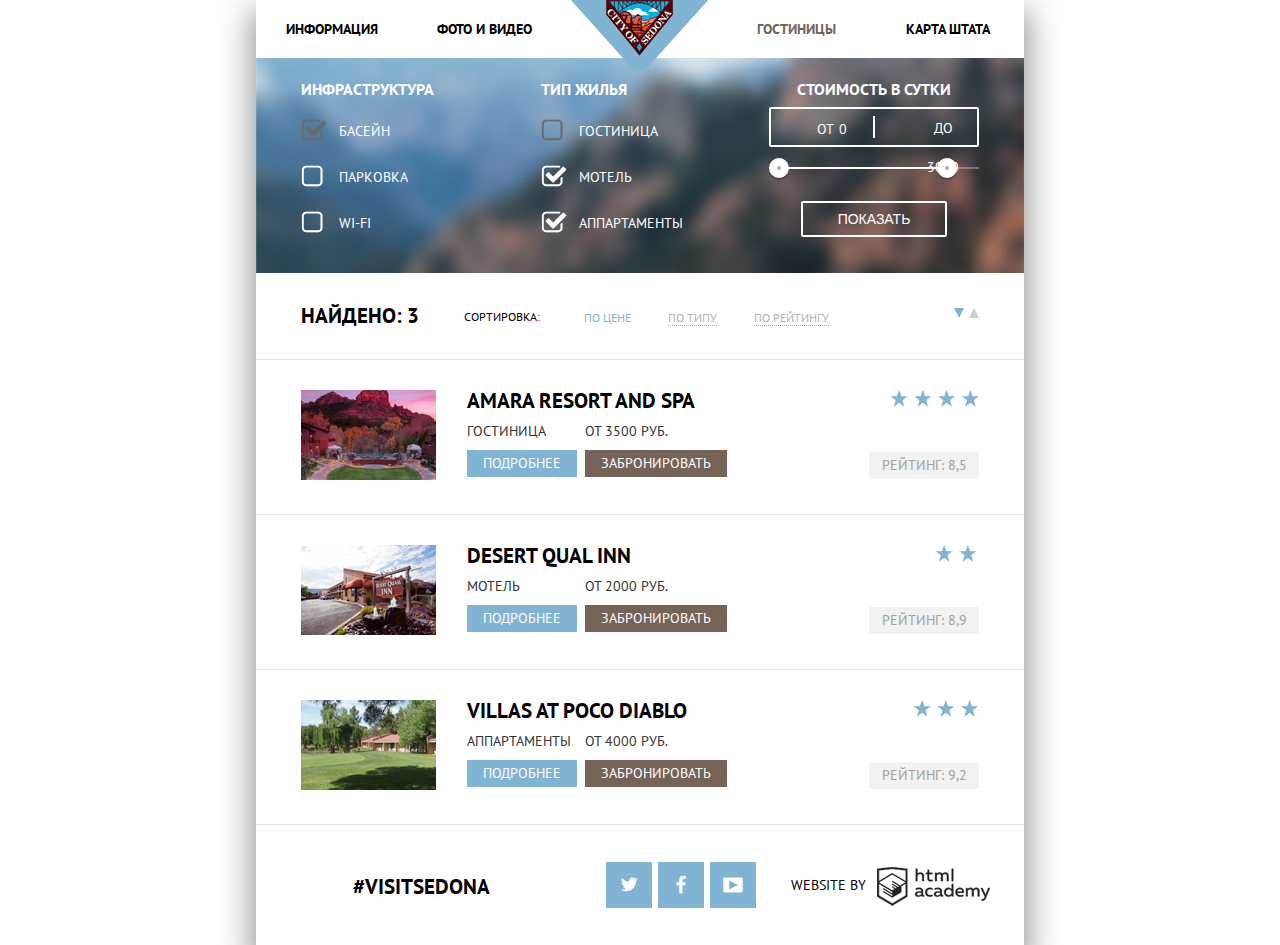
==== commit 4da7b68e: "#30-5" ====
--- a/hotels.html
+++ b/hotels.html
@@ -15,7 +15,7 @@
             <li class="main-navigation_left"><a href="#">Информация</a></li>
             <li class="main-navigation_left"><a href="#">Фото и видео</a></li>
             <li class="main-navigation_right"><a href="#">Карта штата</a></li>
-            <li class="main-navigation_right"><a href="hotels.html">Гостиницы</a></li>
+            <li class="main-navigation_right"><a class="active" href="hotels.html">Гостиницы</a></li>
           </ul>
           <div class="header-logo">
             <a href="index.html"><img src="img/logo.png" alt="Sity of Sedona" width="138" height="70"></a>
--- a/css/style.css
+++ b/css/style.css
@@ -75,6 +75,18 @@
 
 .main-navigation a:active {
   color: #b2b2b2;
+}
+
+.main-navigation .active {
+  color: #766357;
+}
+
+.main-navigation .active:hover {
+  color: #604e43;
+}
+
+.main-navigation .active:active {
+  color: #d6d0cc;
 }
 
 .main-navigation_left {
@@ -237,8 +249,8 @@
   position: absolute;
   bottom: 200px;
   width: 566px;
-  margin-left: 100px;
-  margin-right: auto;
+  left: 50%;
+  margin-left: -283px;
   background: rgba(237, 237, 237, 1);
   /* Только для оформления сетки */
   min-height: 480px;
@@ -342,7 +354,7 @@
 }
 
 .footer-copyright {
-  margin: 39px 0 auto 85px;
+  margin: 39px 0 auto 25px;
 }
 
 .footer-copyright span {
@@ -680,6 +692,10 @@
   border-top: 10px solid #81b3d2;
 }
 
+.descrease.active {
+  border-top: 10px solid #81b3d2;
+}
+
 .hotel-container {
   display: inline-block;
   vertical-align: top;
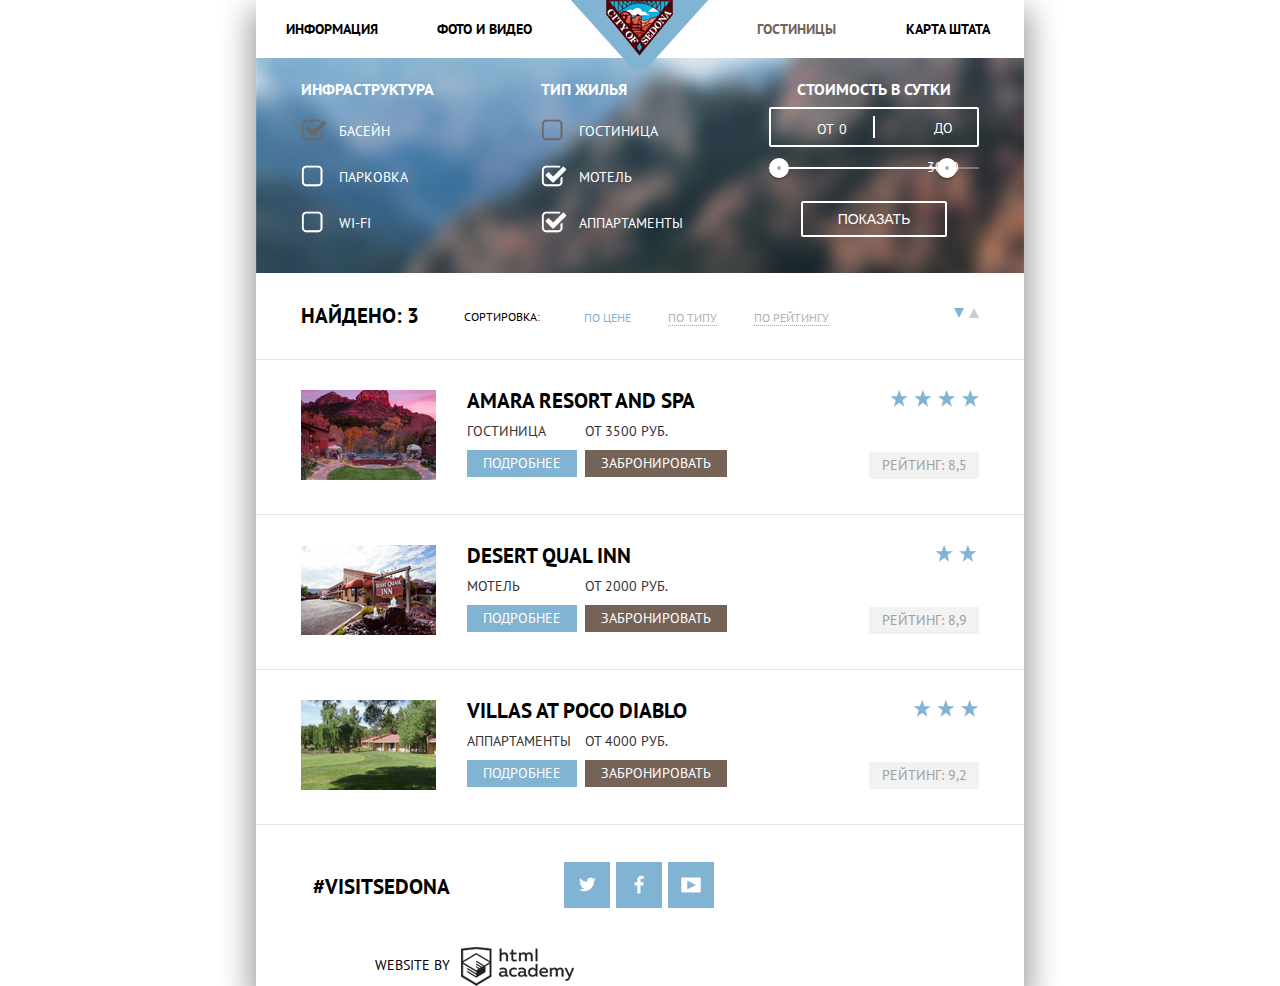
==== commit 79e08569: "#33-1" ====
--- a/hotels.html
+++ b/hotels.html
@@ -101,8 +101,8 @@
             </ul>
           </div>
           <div class="filter-sorting">
-            <span class="increase">По возрастанию</span>
-            <span class="descrease active">По убыванию</span>
+            <a class="increase">По возрастанию</a>
+            <a class="descrease active">По убыванию"</a>
           </div>
         </div>
         <div class="hotels">
--- a/css/style.css
+++ b/css/style.css
@@ -252,14 +252,6 @@
   left: 50%;
   margin-left: -283px;
   background: rgba(237, 237, 237, 1);
-  /* Только для оформления сетки */
-  min-height: 480px;
-}
-
-.booking-form {
-  box-shadow: 0 10px 30px 5px #999999;
-  /* Только для оформления сетки */
-  min-height: 394px;
 }
 
 .booking-title {
@@ -276,6 +268,185 @@
   margin: 0;
 }
 
+.booking-form {
+  padding: 55px;
+  font-size: 14px;
+  font-weight: bold;
+  line-height: 26px;
+  text-align: left;
+  color: #000000;
+  background-color: #ffffff;
+  box-shadow: 0 10px 30px 5px #999999;
+}
+
+.booking-date {
+  position: relative;
+  display: inline-block;
+  vertical-align: top;
+  width: 456px;
+  height: 38px;
+  margin-bottom: 29px;
+}
+
+.booking-date label,
+.booking-people label {
+  float: left;
+  width: 110px;
+  padding-top: 6px;
+}
+
+.booking-people.children label {
+  box-sizing: border-box;
+  padding-left: 50px;
+}
+
+.booking-date input {
+  float: right;
+  box-sizing: border-box;
+  width: 345px;
+  height: 38px;
+  padding-left: 15px;
+  padding-right: 35px;
+  font-size: 14px;
+  text-transform: uppercase;
+  border: none;
+  color: #000000;
+  background-color: #f2f2f2;
+}
+
+.booking-date input:hover {
+  border: none;
+  background-color: #ebebeb;
+}
+
+.booking-date input:active {
+  background-color: #ffffff;
+}
+
+.calendar {
+  position: absolute;
+  top: 8px;
+  right: 8px;
+  width: 21px;
+  height: 21px;
+  background: url("../img/spritesheet.png") no-repeat -15px -15px;
+}
+
+.calendar:hover {
+  background-position: -117px -15px;
+}
+
+.calendar:active {
+  background-position: -66px -15px;
+}
+
+.booking-people.adults {
+  display: inline-block;
+  width: 222px;
+  margin: 0;
+}
+
+.booking-people.children {
+  display: inline-block;
+  width: 230px;
+  margin: 0;
+}
+
+.booking-people-btn {
+  float: right;
+  position: relative;
+  width: 112px;
+  text-align: center;
+  color: #000000;
+  background-color: #f2f2f2;
+}
+
+.minus,
+.plus {
+  font-size: 0;
+}
+
+.plus::before {
+  content: "";
+  position: absolute;
+  top: 18px;
+  left: 14px;
+  width: 11px;
+  height: 3px;
+  background-color: #a9a9a9;
+}
+
+.plus::after {
+  content: "";
+  position: absolute;
+  top: 14px;
+  left: 18px;
+  width: 3px;
+  height: 11px;
+  background-color: #a9a9a9;
+}
+
+.minus::before {
+  content: "";
+  position: absolute;
+  top: 18px;
+  right: 12px;
+  width: 11px;
+  height: 3px;
+  background-color: #a9a9a9;
+}
+
+.plus:hover::before,
+.plus:hover::after,
+.minus:hover::before {
+  cursor: pointer;
+  background-color: #000000;
+}
+
+.plus:active::before,
+.plus:active::after,
+.minus:active::before {
+  background-color: #81b3d2;
+}
+
+.booking-people-btn input {
+  width: 36px;
+  height: 38px;
+  font-size: 14px;
+  text-transform: uppercase;
+  text-align: center;
+  border: none;
+  color: #000000;
+  background-color: #f2f2f2;
+}
+
+.booking-form .booking-btn {
+  clear: both;
+  width: 100%;
+  margin-top: 32px;
+  padding: 0;
+  height: 58px;
+  font-size: 21px;
+  color: #ffffff;
+  border: none;
+  background-color: #81b3d2;
+}
+
+.booking-btn:hover {
+  border: none;
+  background-color: #669ec0;
+}
+
+.booking-btn:active {
+  border: none;
+  color: #88b6d1;
+  background-color: #5496bd;
+}
+
+.booking-form input {
+  font-weight: bold;
+}
+
 .features-map {
   display: block;
   height: 593px;
@@ -286,15 +457,14 @@
 
 .main-footer {
   position: relative;
-  width: 768px;
-  margin: 0 auto;
+  text-align: left;
+  padding: 0 30px 0 45px;
   min-height: 120px;
 }
 
 .main-footer_index {
   z-index: 1;
   margin-top: -120px;
-  padding: 0;
   background: rgba(255, 255, 255, 0.9);
 }
 
@@ -307,7 +477,7 @@
 }
 
 .footer-title {
-  margin: 40px 112px auto 62px;
+  margin: 40px 110px auto 12px;
   font-size: 21px;
   font-weight: bold;
   line-height: 24px;
@@ -350,11 +520,23 @@
 .social-btn-tv:active,
 .social-btn-fb:active,
 .social-btn-yt:active {
-  background-color: #5496bd;
+  background: #5496bd url("../img/spritesheet_active.png") no-repeat;
+}
+
+.social-btn-tv:active {
+  background-position: -40px -1px;
+}
+
+.social-btn-fb:active {
+  background-position: 2px -2px;
+}
+
+.social-btn-yt:active {
+  background-position: -89px 0;
 }
 
 .footer-copyright {
-  margin: 39px 0 auto 25px;
+  margin: 39px 0 auto 74px;
 }
 
 .footer-copyright span {
@@ -654,9 +836,12 @@
 
 .increase {
   position: absolute;
+  margin: 0;
+  padding: 0;
   top: 5px;
   right: 0;
   font-size: 0;
+  text-decoration: none;
   width: 0;
   height: 0;
   border-left: 5px solid transparent;
@@ -666,6 +851,7 @@
 
 .increase:hover {
   border-bottom: 10px solid #000000;
+  cursor: pointer;
 }
 
 .increase:active {
@@ -674,9 +860,12 @@
 
 .descrease {
   position: absolute;
+  margin: 0;
+  padding: 0;
   top: 5px;
   right: 15px;
   font-size: 0;
+  text-decoration: none;
   width: 0;
   height: 0;
   border-left: 5px solid transparent;
@@ -686,6 +875,7 @@
 
 .descrease:hover {
   border-top: 10px solid #000000;
+  cursor: pointer;
 }
 
 .descrease:active {
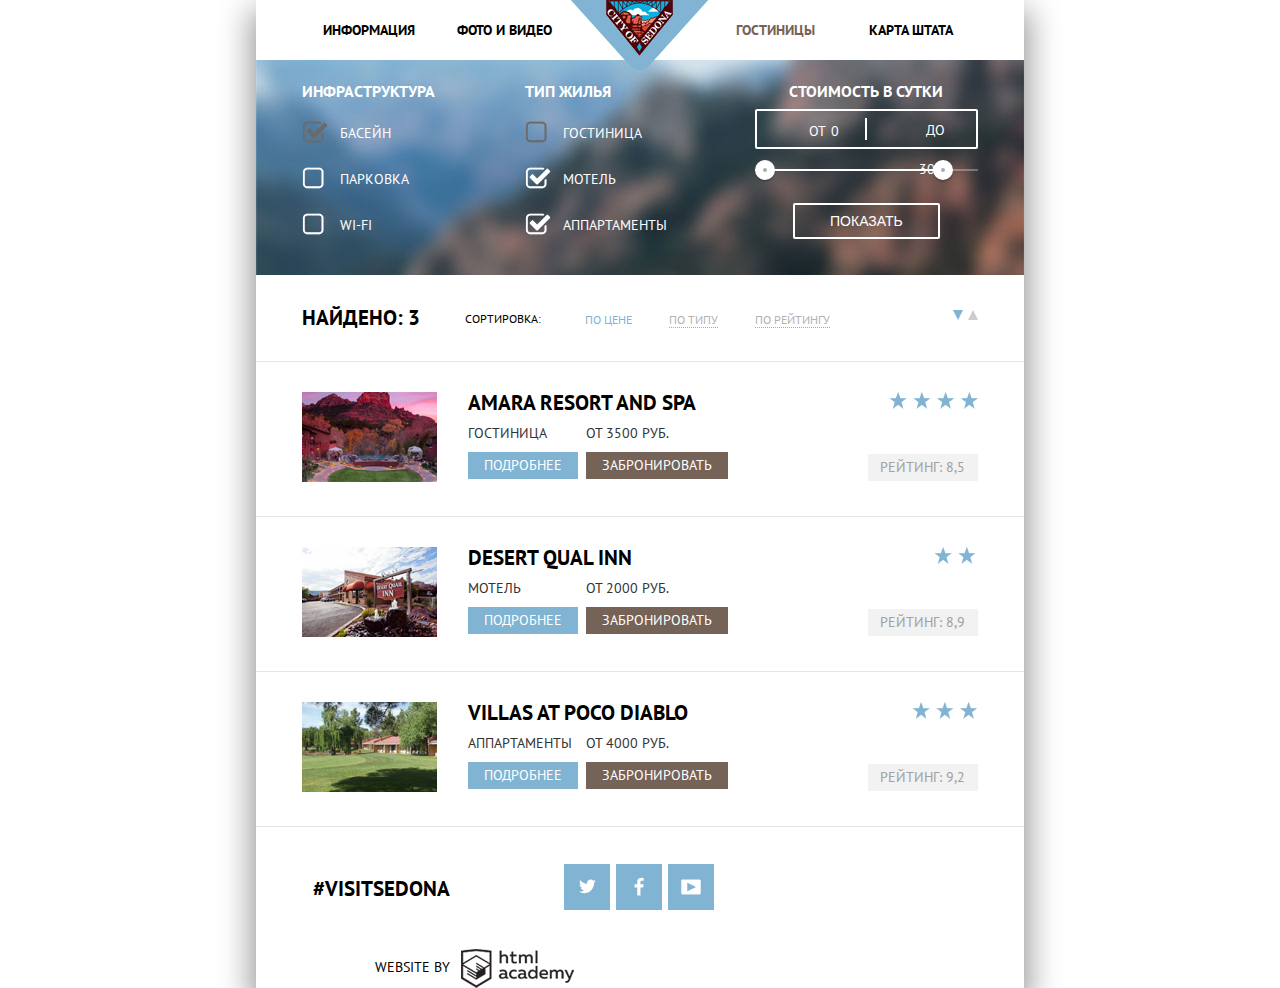
==== commit 2f64bd83: "final_4" ====
--- a/hotels.html
+++ b/hotels.html
@@ -180,7 +180,6 @@
               </div>
               <div class="hotel-store">
                 <div class="hotel-stars">
-                  <!-- При стилизации вставить блок с фоном(звезда) с разной шириной-->
                   <div class="three-stars">
                     3 звезды
                   </div>
--- a/css/style.css
+++ b/css/style.css
@@ -2,7 +2,7 @@
 
 html,
 body {
-  min-width: 768px;
+  min-width: 100%;
   margin: 0;
   padding: 0;
 }
@@ -21,7 +21,6 @@
   line-height: normal;
   color: #000000;
   font-weight: normal;
-  font-family: PT Sans;
 }
 
 h2 {
@@ -29,7 +28,6 @@
   line-height: normal;
   color: #000000;
   font-weight: normal;
-  font-family: PT Sans;
 }
 
 .centering {
@@ -50,15 +48,16 @@
 }
 
 .main-navigation ul {
-  margin: 0;
+  margin: 0 45px;
   padding: 0;
   list-style: none;
 }
 
 .main-navigation li {
   display: inline-block;
-  padding: 16px 0;
   vertical-align: top;
+  margin: 0;
+  padding: 17px 0;
   font-size: 14px;
   font-weight: bold;
   line-height: 26px;
@@ -91,12 +90,12 @@
 
 .main-navigation_left {
   float: left;
-  width: 152px;
+  width: 20%;
 }
 
 .main-navigation_right {
   float: right;
-  width: 152px;
+  width: 20%;
 }
 
 .header-logo {
@@ -108,7 +107,7 @@
 .index-background {
   background: url("../img/white-split.png") no-repeat 0 100.3%, url("../img/index-main.jpg") no-repeat 0 100%;
   background-color: #8aa4c5;
-  width: 768px;
+  width: 100%;
   height: 512px;
   font-size: 0;
 }
@@ -118,73 +117,90 @@
 }
 
 .greeting {
-  padding: 54px 50px 52px;
+  margin: 57px 45px;
+}
+
+.greeting h2 {
   font-size: 21px;
   font-weight: bold;
   line-height: 26px;
+  padding-bottom: 35px;
 }
 
 .greeting p {
   font-size: 14px;
+  font-weight: normal;
+  line-height: 26px;
+  padding: 0 0 10px 0;
+}
+
+.features-photo {
+  background-color: #81b3d2;
 }
 
 .features-photo h3 {
+  padding: 0 0 22px 0;
   margin: 0;
   font-size: 21px;
   font-weight: bold;
   line-height: 21px;
 }
 
-.features-photo p {
-  margin: 25px 35px 25px;
+.features-photo p,
+.features-photo span {
+  padding: 0;
+  margin: 0;
   font-size: 14px;
   line-height: 21px;
 }
 
+.features-photo span {
+  display: block;
+  padding: 0 0 21px 0;
+}
+
 .features-left-title {
   float: left;
-  width: 256px;
-  margin-top: 0;
+  width: 33%;
   min-height: 256px;
+  box-sizing: border-box;
+  margin: 0;
+  padding: 48px 39px 39px 38px;
+  text-align: center;
   color: #ffffff;
   background-color: #81b3d2;
 }
 
-.features-left-title h3 {
-  margin: 50px 55px 26px 50px;
-}
-
 .features-right-photo {
   float: right;
-  background: #8aa4c5 url("../img/index-1.jpg") no-repeat;
-  width: 512px;
+  background: #81b3d2 url("../img/index-1.jpg") no-repeat;
+  width: 66%;
   min-height: 256px;
 }
 
 .features-left-photo {
   float: left;
-  background: #8aa4c5 url("../img/index-2.jpg") no-repeat;
-  width: 512px;
+  background: #81b3d2 url("../img/index-2.jpg") no-repeat;
+  width: 66%;
   min-height: 256px;
 }
 
 .features-right-title {
-  float: right;
-  width: 256px;
+  float: left;
+  width: 33%;
   min-height: 256px;
-  margin-top: 0;
+  box-sizing: border-box;
+  margin: 0;
+  padding: 48px 47px 39px 38px;
+  text-align: center;
   color: #ffffff;
   background-color: #81b3d2;
 }
 
-.features-right-title h3 {
-  margin: 50px 50px 26px 55px;
-}
-
 .features-icon {
   display: inline-block;
   vertical-align: top;
-  width: 253px;
+  width: 33%;
   margin: 0;
   padding: 62px 0 50px;
 }
@@ -208,21 +224,24 @@
 .features-item-slogan {
   display: inline-block;
   vertical-align: top;
-  margin: 0;
-  padding: 44px 0 40px;
-  width: 253px;
+  box-sizing: border-box;
+  margin: 0;
+  padding: 44px 45px 40px 45px;
+  width: 33%;
 }
 
 .features-item-slogan h3 {
-  padding: 0 90px;
+  padding: 0 20px;
+  font-size: 21px;
+  color: #000000;
 }
 
 .features-item-slogan p {
-  padding: 0 40px;
+  word-wrap: break-word;
 }
 
 .features-item-slogan:nth-child(2) p {
-  padding: 0 60px;
+  padding: 0 10px;
 }
 
 .features-booking {
@@ -247,7 +266,7 @@
 .booking-block {
   display: block;
   position: absolute;
-  bottom: 200px;
+  bottom: 210px;
   width: 566px;
   left: 50%;
   margin-left: -283px;
@@ -274,6 +293,7 @@
   font-weight: bold;
   line-height: 26px;
   text-align: left;
+  outline: none;
   color: #000000;
   background-color: #ffffff;
   box-shadow: 0 10px 30px 5px #999999;
@@ -424,12 +444,14 @@
   clear: both;
   width: 100%;
   margin-top: 32px;
-  padding: 0;
   height: 58px;
+  font-family: "PT Sans", sans-serif;
   font-size: 21px;
+  text-transform: uppercase;
   color: #ffffff;
   border: none;
   background-color: #81b3d2;
+  outline: none;
 }
 
 .booking-btn:hover {
@@ -449,8 +471,8 @@
 
 .features-map {
   display: block;
+  width: 100%;
   height: 593px;
-  width: 100%;
   margin: auto;
   background: #cbdda9 url("../img/map.png") no-repeat;
 }
@@ -565,17 +587,17 @@
 /* hotels.html */
 
 .booking-options {
-  width: auto;
+  box-sizing: border-box;
+  width: 100%;
   min-height: 215px;
-  padding: 0 45px;
+  padding: 0 6%;
   background: url("../img/hotels-background.jpg") no-repeat left 30%;
   color: #ffffff;
 }
 
 .booking-options-comfort {
   float: left;
-  width: 210px;
-  margin-right: 30px;
+  width: 33%;
   text-align: left;
 }
 
@@ -634,13 +656,13 @@
 
 .booking-options-type {
   float: left;
-  width: 210px;
+  width: 33%;
   text-align: left;
 }
 
 .booking-options-price {
   float: right;
-  width: 210px;
+  width: 33%;
   color: #ffffff;
   text-transform: uppercase;
 }
@@ -697,6 +719,7 @@
   font: inherit;
   background: none;
   border: none;
+  outline: none;
 }
 
 .range-controls {
@@ -759,8 +782,9 @@
 }
 
 .filter-container {
-  width: auto;
-  padding: 30px 45px;
+  box-sizing: border-box;
+  width: 100%;
+  padding: 30px 6%;
   text-align: left;
   border-bottom: 1px solid #e5e5e5;
 }
@@ -890,9 +914,9 @@
   display: inline-block;
   vertical-align: top;
   box-sizing: border-box;
-  width: 768px;
-  margin: 0;
-  padding: 30px 45px;
+  width: 100%;
+  margin: 0;
+  padding: 30px 6%;
   border-bottom: 1px solid #e5e5e5;
 }
 
@@ -961,6 +985,7 @@
   text-decoration: none;
   color: #ffffff;
   background-color: #81b3d2;
+  outline: none;
 }
 
 .hotel-about-btn:hover {
@@ -983,6 +1008,7 @@
   text-decoration: none;
   color: #ffffff;
   background-color: #766357;
+  outline: none;
 }
 
 .hotel-book-btn:hover {
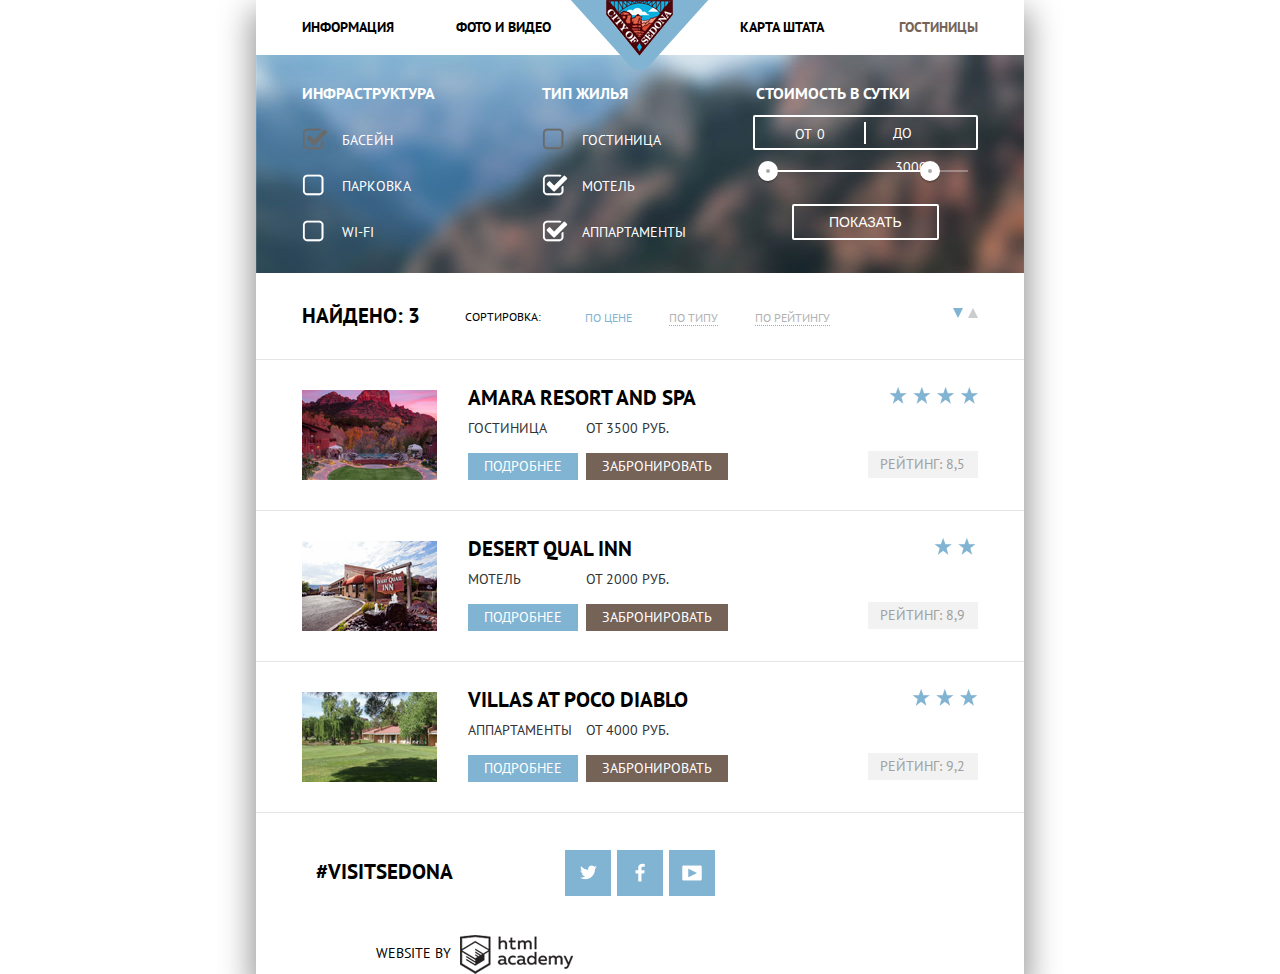
==== commit edd0fd74: "final_6" ====
--- a/hotels.html
+++ b/hotels.html
@@ -14,8 +14,8 @@
           <ul>
             <li class="main-navigation_left"><a href="#">Информация</a></li>
             <li class="main-navigation_left"><a href="#">Фото и видео</a></li>
+            <li class="main-navigation_right"><a class="active" href="hotels.html">Гостиницы</a></li>
             <li class="main-navigation_right"><a href="#">Карта штата</a></li>
-            <li class="main-navigation_right"><a class="active" href="hotels.html">Гостиницы</a></li>
           </ul>
           <div class="header-logo">
             <a href="index.html"><img src="img/logo.png" alt="Sity of Sedona" width="138" height="70"></a>
--- a/css/style.css
+++ b/css/style.css
@@ -48,16 +48,17 @@
 }
 
 .main-navigation ul {
-  margin: 0 45px;
+  margin: 0 6%;
   padding: 0;
   list-style: none;
 }
 
 .main-navigation li {
+  width: 154px;
   display: inline-block;
   vertical-align: top;
   margin: 0;
-  padding: 17px 0;
+  padding: 14px 0 15px 0;
   font-size: 14px;
   font-weight: bold;
   line-height: 26px;
@@ -90,12 +91,12 @@
 
 .main-navigation_left {
   float: left;
-  width: 20%;
+  text-align: left;
 }
 
 .main-navigation_right {
   float: right;
-  width: 20%;
+  text-align: right;
 }
 
 .header-logo {
@@ -117,14 +118,14 @@
 }
 
 .greeting {
-  margin: 57px 45px;
+  margin: 57px 45px 41px 45px;
 }
 
 .greeting h2 {
   font-size: 21px;
   font-weight: bold;
   line-height: 26px;
-  padding-bottom: 35px;
+  padding-bottom: 10px;
 }
 
 .greeting p {
@@ -139,7 +140,7 @@
 }
 
 .features-photo h3 {
-  padding: 0 0 22px 0;
+  padding: 0 0 25px 12px;
   margin: 0;
   font-size: 21px;
   font-weight: bold;
@@ -156,7 +157,7 @@
 
 .features-photo span {
   display: block;
-  padding: 0 0 21px 0;
+  padding: 0 0 21px 12px;
 }
 
 .features-left-title {
@@ -165,7 +166,7 @@
   min-height: 256px;
   box-sizing: border-box;
   margin: 0;
-  padding: 48px 39px 39px 38px;
+  padding: 48px 39px 37px 38px;
   text-align: center;
   color: #ffffff;
   background-color: #81b3d2;
@@ -191,21 +192,28 @@
   min-height: 256px;
   box-sizing: border-box;
   margin: 0;
-  padding: 48px 47px 39px 38px;
+  padding: 46px 45px 39px 45px;
   text-align: center;
   color: #ffffff;
   background-color: #81b3d2;
 }
 
 .features-icon {
+  box-sizing: border-box;
   display: inline-block;
   vertical-align: top;
   width: 33%;
   margin: 0;
-  padding: 62px 0 50px;
-}
-
+  padding: 57px 55px 46px 32px;
+}
+
+.features-icon .icons,
 .features-icon h4 {
+  padding-left: 21px;
+}
+
+.features-icon h4 {
+  margin: 21px 0;
   font-size: 21px;
   font-weight: bold;
   color: #000000;
@@ -213,30 +221,35 @@
 
 .features-icon p {
   font-size: 14px;
-  margin: 0 45px;
+  line-height: 21px;
   color: #333333;
 }
 
 .features-slogans {
+  padding: 44px 0 22px 0;
   background-color: #eeeeee;
 }
 
 .features-item-slogan {
   display: inline-block;
   vertical-align: top;
-  box-sizing: border-box;
-  margin: 0;
-  padding: 44px 45px 40px 45px;
   width: 33%;
+  box-sizing: border-box;
+  margin: 0;
+  padding: 0 45px;
 }
 
 .features-item-slogan h3 {
+  margin: 2px 0 25px 0;
   padding: 0 20px;
   font-size: 21px;
+  line-height: 21px;
   color: #000000;
 }
 
 .features-item-slogan p {
+  margin-bottom: 24px;
+  padding: 0;
   word-wrap: break-word;
 }
 
@@ -252,11 +265,12 @@
   font-size: 31px;
   line-height: 24px;
   color: #000000;
-  padding: 44px 0 14px;
+  padding: 57px 0 14px;
   margin: 0;
 }
 
 .features-booking p {
+  margin: 15px 0 5px 0;
   padding: 0 120px 128px;
   font-size: 14px;
   line-height: 24px;
@@ -266,7 +280,7 @@
 .booking-block {
   display: block;
   position: absolute;
-  bottom: 210px;
+  top: 205px;
   width: 566px;
   left: 50%;
   margin-left: -283px;
@@ -283,7 +297,7 @@
 }
 
 .booking-title h4 {
-  padding: 35px;
+  padding: 31px;
   margin: 0;
 }
 
@@ -317,7 +331,7 @@
 
 .booking-people.children label {
   box-sizing: border-box;
-  padding-left: 50px;
+  padding-left: 53px;
 }
 
 .booking-date input {
@@ -443,7 +457,7 @@
 .booking-form .booking-btn {
   clear: both;
   width: 100%;
-  margin-top: 32px;
+  margin-top: 45px;
   height: 58px;
   font-family: "PT Sans", sans-serif;
   font-size: 21px;
@@ -499,7 +513,7 @@
 }
 
 .footer-title {
-  margin: 40px 110px auto 12px;
+  margin: 35px 108px auto 15px;
   font-size: 21px;
   font-weight: bold;
   line-height: 24px;
@@ -558,7 +572,7 @@
 }
 
 .footer-copyright {
-  margin: 39px 0 auto 74px;
+  margin: 39px 0 auto 75px;
 }
 
 .footer-copyright span {
@@ -566,7 +580,7 @@
   font-weight: normal;
   line-height: 26px;
   color: #000000;
-  padding-right: 7px;
+  padding-right: 5px;
 }
 
 .footer-btn {
@@ -590,15 +604,21 @@
   box-sizing: border-box;
   width: 100%;
   min-height: 215px;
-  padding: 0 6%;
+  padding: 0 6% 4px 6%;
   background: url("../img/hotels-background.jpg") no-repeat left 30%;
   color: #ffffff;
 }
 
 .booking-options-comfort {
   float: left;
-  width: 33%;
+  width: 210px;
+  box-sizing: border-box;
+  padding: 7px 0 0 0;
   text-align: left;
+}
+
+.booking-options-title h4 {
+  margin-bottom: 27px;
 }
 
 .comfort-checkbox input[type="checkbox"],
@@ -610,7 +630,7 @@
 .type-checkbox {
   display: block;
   position: relative;
-  padding: 0 0 28px 38px;
+  padding: 0 0 28px 40px;
   cursor: pointer;
 }
 
@@ -656,14 +676,18 @@
 
 .booking-options-type {
   float: left;
-  width: 33%;
+  width: 200px;
+  box-sizing: border-box;
+  margin: 7px 0 0 30px;
   text-align: left;
 }
 
 .booking-options-price {
   float: right;
-  width: 33%;
+  width: 225px;
+  margin: 7px 0 0 0;
   color: #ffffff;
+  text-align: left;
   text-transform: uppercase;
 }
 
@@ -675,12 +699,12 @@
 }
 
 .booking-options-price .booking-options-title h4 {
-  margin-bottom: 7px;
+  margin: 21px 0 11px 3px;
 }
 
 .price-controls {
   position: relative;
-  height: 36px;
+  height: 31px;
   margin-bottom: 20px;
   font-size: 0;
   border: 2px solid #ffffff;
@@ -701,7 +725,7 @@
 .price-controls label {
   display: inline-block;
   font-size: 14px;
-  line-height: 38px;
+  line-height: 33px;
   vertical-align: top;
   cursor: pointer;
 }
@@ -724,7 +748,9 @@
 
 .range-controls {
   position: relative;
+  width: 210px;
   margin-bottom: 32px;
+  margin-left: 5px;
 }
 
 .range-controls .scale {
@@ -733,7 +759,7 @@
 }
 
 .range-controls .bar {
-  width: 80%;
+  width: 77%;
   height: 2px;
   background: #ffffff;
 }
@@ -759,7 +785,7 @@
 }
 
 .range-toggle-max {
-  left: 80%;
+  left: 77%;
 }
 
 .btn-transparent {
@@ -916,13 +942,13 @@
   box-sizing: border-box;
   width: 100%;
   margin: 0;
-  padding: 30px 6%;
+  padding: 27px 6% 26px 6%;
   border-bottom: 1px solid #e5e5e5;
 }
 
 .hotel-image {
   float: left;
-  margin: 0;
+  margin: 3px 0 0 0;
 }
 
 .hotel-about {
@@ -977,7 +1003,7 @@
 .hotel-about-btn {
   float: left;
   width: 110px;
-  margin-top: 8px;
+  margin-top: 14px;
   padding: 3px 0;
   font-size: 14px;
   line-height: 21px;
@@ -1000,7 +1026,7 @@
 .hotel-book-btn {
   float: right;
   width: 142px;
-  margin-top: 8px;
+  margin-top: 14px;
   padding: 3px 0;
   font-size: 14px;
   line-height: 21px;
@@ -1059,7 +1085,7 @@
   width: 110px;
   font-size: 14px;
   line-height: 21px;
-  margin-top: 62px;
+  margin-top: 64px;
   padding: 3px 0;
   background-color: #f2f2f2;
 }
